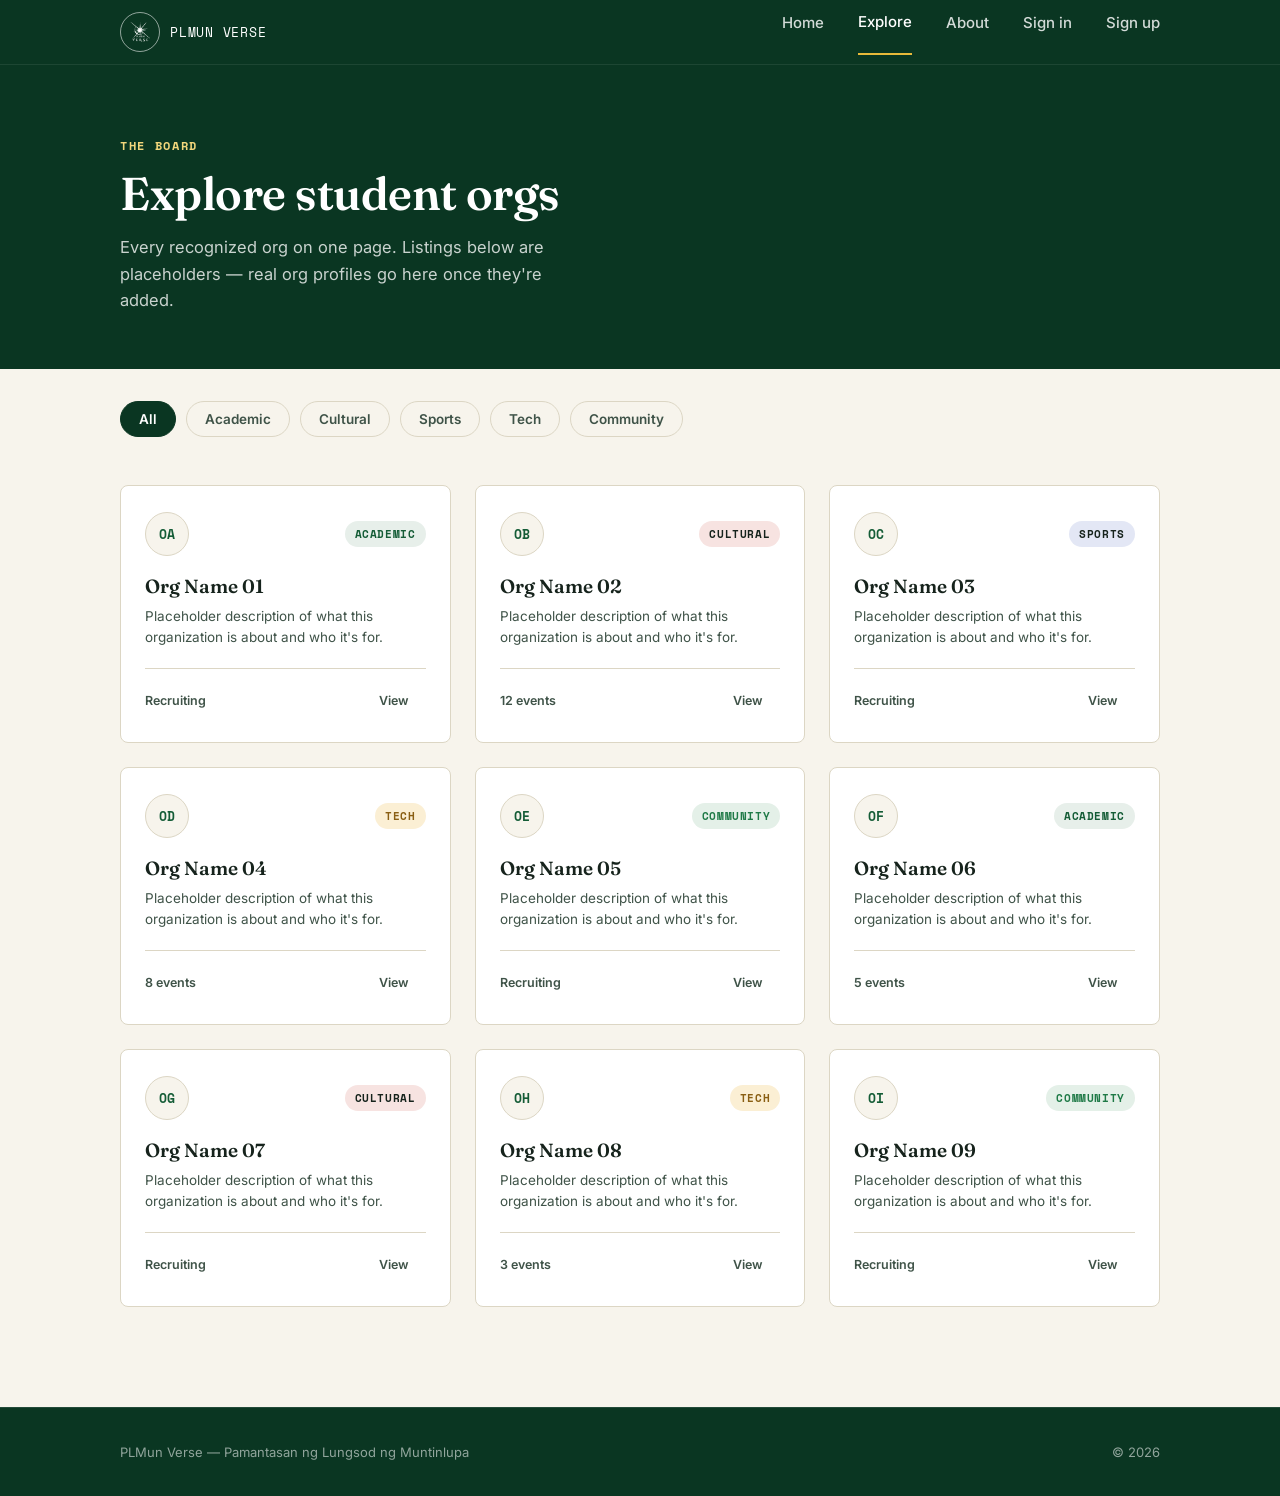
==== explore.html @ 8dbb3da2 "Add files via upload" ====
<!DOCTYPE html>
<html lang="en">
<head>
<meta charset="UTF-8">
<meta name="viewport" content="width=device-width, initial-scale=1.0">
<title>Explore orgs — PLMun Verse</title>
<link rel="preconnect" href="https://fonts.googleapis.com">
<link href="https://fonts.googleapis.com/css2?family=Fraunces:opsz,wght@9..144,400;9..144,500;9..144,600;9..144,700&family=Inter:wght@400;500;600;700&family=Space+Mono:wght@400;700&display=swap" rel="stylesheet">
<link rel="stylesheet" href="explore.css">
</head>
<body>

<nav>
  <div class="nav-inner">
    <div class="logo">
      <span class="logo-mark">
        <img src="logo1.png" alt="Logo">
      </span>
      <span>PLMUN VERSE</span>
    </div>
    <div class="nav-links">
      <a href="index.html">Home</a>
      <a href="explore.html" class="active">Explore</a>
      <a href="about.html">About</a>
      <a href="signin.html">Sign in</a>
      <a href="signup.html">Sign up</a>
    </div>
  </div>
</nav>

<header class="page-head">
  <div class="wrap">
    <span class="eyebrow">The board</span>
    <h1>Explore student orgs</h1>
    <p class="lede">Every recognized org on one page. Listings below are placeholders — real org profiles go here once they're added.</p>
  </div>
</header>

<section class="filter-section">
  <div class="wrap">
    <div class="filter-pills">
      <a href="#" class="pill active" data-filter="all">All</a>
      <a href="#" class="pill" data-filter="academic">Academic</a>
      <a href="#" class="pill" data-filter="cultural">Cultural</a>
      <a href="#" class="pill" data-filter="sports">Sports</a>
      <a href="#" class="pill" data-filter="tech">Tech</a>
      <a href="#" class="pill" data-filter="community">Community</a>
    </div>
  </div>
</section>

<section class="org-grid-section">
  <div class="wrap">
    <div class="org-grid">

      <div class="org-card" data-category="academic">
        <div class="org-top">
          <span class="org-mark">OA</span>
          <span class="cat-tag cat-academic">Academic</span>
        </div>
        <h3>Org Name 01</h3>
        <p>Placeholder description of what this organization is about and who it's for.</p>
        <div class="org-foot">
          <span>Recruiting</span>
          <a href="#" class="btn btn-small">View</a>
        </div>
      </div>

      <div class="org-card" data-category="cultural">
        <div class="org-top">
          <span class="org-mark">OB</span>
          <span class="cat-tag cat-cultural">Cultural</span>
        </div>
        <h3>Org Name 02</h3>
        <p>Placeholder description of what this organization is about and who it's for.</p>
        <div class="org-foot">
          <span>12 events</span>
          <a href="#" class="btn btn-small">View</a>
        </div>
      </div>

      <div class="org-card" data-category="sports">
        <div class="org-top">
          <span class="org-mark">OC</span>
          <span class="cat-tag cat-sports">Sports</span>
        </div>
        <h3>Org Name 03</h3>
        <p>Placeholder description of what this organization is about and who it's for.</p>
        <div class="org-foot">
          <span>Recruiting</span>
          <a href="#" class="btn btn-small">View</a>
        </div>
      </div>

      <div class="org-card" data-category="tech">
        <div class="org-top">
          <span class="org-mark">OD</span>
          <span class="cat-tag cat-tech">Tech</span>
        </div>
        <h3>Org Name 04</h3>
        <p>Placeholder description of what this organization is about and who it's for.</p>
        <div class="org-foot">
          <span>8 events</span>
          <a href="#" class="btn btn-small">View</a>
        </div>
      </div>

      <div class="org-card" data-category="community">
        <div class="org-top">
          <span class="org-mark">OE</span>
          <span class="cat-tag cat-community">Community</span>
        </div>
        <h3>Org Name 05</h3>
        <p>Placeholder description of what this organization is about and who it's for.</p>
        <div class="org-foot">
          <span>Recruiting</span>
          <a href="#" class="btn btn-small">View</a>
        </div>
      </div>

      <div class="org-card" data-category="academic">
        <div class="org-top">
          <span class="org-mark">OF</span>
          <span class="cat-tag cat-academic">Academic</span>
        </div>
        <h3>Org Name 06</h3>
        <p>Placeholder description of what this organization is about and who it's for.</p>
        <div class="org-foot">
          <span>5 events</span>
          <a href="#" class="btn btn-small">View</a>
        </div>
      </div>

      <div class="org-card" data-category="cultural">
        <div class="org-top">
          <span class="org-mark">OG</span>
          <span class="cat-tag cat-cultural">Cultural</span>
        </div>
        <h3>Org Name 07</h3>
        <p>Placeholder description of what this organization is about and who it's for.</p>
        <div class="org-foot">
          <span>Recruiting</span>
          <a href="#" class="btn btn-small">View</a>
        </div>
      </div>

      <div class="org-card" data-category="tech">
        <div class="org-top">
          <span class="org-mark">OH</span>
          <span class="cat-tag cat-tech">Tech</span>
        </div>
        <h3>Org Name 08</h3>
        <p>Placeholder description of what this organization is about and who it's for.</p>
        <div class="org-foot">
          <span>3 events</span>
          <a href="#" class="btn btn-small">View</a>
        </div>
      </div>

      <div class="org-card" data-category="community">
        <div class="org-top">
          <span class="org-mark">OI</span>
          <span class="cat-tag cat-community">Community</span>
        </div>
        <h3>Org Name 09</h3>
        <p>Placeholder description of what this organization is about and who it's for.</p>
        <div class="org-foot">
          <span>Recruiting</span>
          <a href="#" class="btn btn-small">View</a>
        </div>
      </div>

    </div>
  </div>
</section>

<footer>
  <div class="wrap foot-inner">
    <span>PLMun Verse — Pamantasan ng Lungsod ng Muntinlupa</span>
    <span>© 2026</span>
  </div>
</footer>

<script>
  const pills = document.querySelectorAll('.pill');
  const cards = document.querySelectorAll('.org-card');

  pills.forEach(pill => {
    pill.addEventListener('click', (e) => {
      e.preventDefault();

      pills.forEach(p => p.classList.remove('active'));
      pill.classList.add('active');

      const filter = pill.dataset.filter;

      cards.forEach(card => {
        const match = filter === 'all' || card.dataset.category === filter;
        card.style.display = match ? '' : 'none';
      });
    });
  });
</script>

</body>
</html>
---- explore.css ----
/* ===========================
   ROOT / RESET
=========================== */

:root{
    --forest-900:#0A3622;
    --forest-800:#0E4A2E;
    --forest-700:#145C36;
    --forest-500:#1F7A47;
    --gold-500:#E7B93A;
    --gold-300:#F3D77C;
    --cream:#F7F4EC;
    --paper:#FFFFFF;
    --ink-900:#16231C;
    --ink-600:#3F5348;
    --line:#DCD6C4;
}

*{
    margin:0;
    padding:0;
    box-sizing:border-box;
}

body{
    background:var(--cream);
    overflow-x:hidden;
    font-family:'Inter', Arial, Helvetica, sans-serif;
    color:var(--ink-900);
    -webkit-font-smoothing:antialiased;
}

h1{
    font-family:'Fraunces',serif;
    margin:0;
    line-height:1.05;
    letter-spacing:-0.01em;
}

p{margin:0;}
a{color:inherit;text-decoration:none;}
img{max-width:100%;display:block;}

.eyebrow{
    font-family:'Space Mono',monospace;
    text-transform:uppercase;
    letter-spacing:0.14em;
    font-size:12px;
    font-weight:700;
}

.wrap{
    max-width:1120px;
    margin:0 auto;
    padding:0 40px;
}

/* ===========================
   NAV
=========================== */

nav{
    background:var(--forest-900);
    border-bottom:1px solid rgba(255,255,255,0.08);
}

.nav-inner{
    max-width:1120px;
    margin:0 auto;
    height:64px;
    display:flex;
    justify-content:space-between;
    align-items:center;
    padding:0 40px;
}

.logo{
    display:flex;
    align-items:center;
    gap:10px;
}

.logo-mark{
    width:40px;
    height:40px;
    border-radius:50%;
    border:1.5px solid rgba(255,255,255,0.55);
    display:flex;
    align-items:center;
    justify-content:center;
    overflow:hidden;
}

.logo-mark img{
    width:100%;
    height:100%;
    object-fit:contain;
    display:block;
}

.logo span{
    color:#fff;
    font-family:'Space Mono',monospace;
    font-size:13px;
    letter-spacing:0.06em;
}

.nav-links{
    display:flex;
    gap:34px;
    align-items:center;
    font-size:15px;
    color:rgba(255,255,255,0.82);
}

.nav-links a{
    padding-bottom:22px;
    position:relative;
    top:1px;
    font-weight:500;
    transition:.3s;
}

.nav-links a:hover{color:#fff;}

.nav-links a.active{
    color:#fff;
    border-bottom:2px solid var(--gold-500);
}

/* ===========================
   PAGE HEAD
=========================== */

.page-head{
    background:var(--forest-900);
    padding:72px 0 56px;
}

.page-head .eyebrow{color:var(--gold-300); margin-bottom:16px; display:block;}

.page-head h1{
    color:#fff;
    font-size:clamp(32px,5vw,46px);
    font-weight:600;
}

.page-head .lede{
    color:rgba(255,255,255,0.78);
    font-size:16.5px;
    line-height:1.6;
    max-width:460px;
    margin-top:16px;
}

/* ===========================
   BUTTONS
=========================== */

.btn{
    display:inline-block;
    padding:14px 30px;
    border:none;
    border-radius:24px;
    font-size:14.5px;
    font-weight:600;
    font-family:'Inter',sans-serif;
    cursor:pointer;
    transition:.3s;
}

.btn-primary{
    background:var(--gold-500);
    color:var(--forest-900);
}

.btn-primary:hover{
    background:var(--gold-300);
}

.btn-block{
    width:100%;
    text-align:center;
}

.auth-switch{
    text-align:center;
    font-size:13.5px;
    color:var(--ink-600);
    margin-top:24px;
}

.auth-switch a{
    color:var(--forest-700);
    font-weight:600;
    text-decoration:underline;
}

/* ===========================
   FOOTER
=========================== */

footer{
    background:var(--forest-900);
    border-top:1px solid rgba(255,255,255,0.1);
    padding:36px 0;
}

.foot-inner{
    display:flex;
    justify-content:space-between;
    align-items:center;
    color:rgba(255,255,255,0.55);
    font-size:13px;
}

/* ===========================
   RESPONSIVE
=========================== */

@media(max-width:900px){

    .nav-inner{
        flex-direction:column;
        justify-content:center;
        height:auto;
        padding:20px;
        gap:15px;
    }

    .nav-links{
        flex-wrap:wrap;
        justify-content:center;
        gap:20px;
    }

    .wrap{padding:0 22px;}

    .auth-card{
        padding:32px 24px 28px;
    }

    .field-row{
        grid-template-columns:1fr;
        gap:0;
    }

    .foot-inner{
        flex-direction:column;
        gap:8px;
        text-align:center;
    }
}

/* ===========================
   FILTER PILLS
=========================== */

.filter-section{
    padding:32px 0 8px;
}

.filter-pills{
    display:flex;
    flex-wrap:wrap;
    gap:10px;
}

.pill{
    padding:9px 18px;
    border-radius:20px;
    border:1px solid var(--line);
    font-size:13.5px;
    font-weight:600;
    color:var(--ink-600);
    transition:.2s;
}

.pill:hover{
    border-color:var(--forest-500);
    color:var(--forest-700);
}

.pill.active{
    background:var(--forest-900);
    border-color:var(--forest-900);
    color:#fff;
}

/* ===========================
   ORG GRID
=========================== */

.org-grid-section{
    padding:40px 0 100px;
}

.org-grid{
    display:grid;
    grid-template-columns:repeat(3,1fr);
    gap:24px;
}

.org-card{
    background:var(--paper);
    border:1px solid var(--line);
    border-radius:8px;
    padding:26px 24px;
    display:flex;
    flex-direction:column;
}

.org-top{
    display:flex;
    align-items:center;
    justify-content:space-between;
    margin-bottom:18px;
}

.org-mark{
    width:44px;
    height:44px;
    border-radius:50%;
    background:var(--cream);
    border:1px solid var(--line);
    display:flex;
    align-items:center;
    justify-content:center;
    font-family:'Space Mono',monospace;
    font-size:13px;
    font-weight:700;
    color:var(--forest-700);
}

.cat-tag{
    font-family:'Space Mono',monospace;
    font-size:10.5px;
    text-transform:uppercase;
    letter-spacing:0.06em;
    padding:5px 10px;
    border-radius:20px;
    font-weight:700;
}

.cat-academic{background:#E7EFEA; color:var(--forest-700);}
.cat-cultural{background:#F7E3E1; color:var(--red-flag);}
.cat-sports{background:#E3E7F5; color:var(--blue-flag);}
.cat-tech{background:#FBEFD4; color:#8A5F14;}
.cat-community{background:#E4F0E8; color:var(--forest-500);}

.org-card h3{
    font-family:'Fraunces',serif;
    font-size:19px;
    font-weight:600;
    margin-bottom:8px;
}

.org-card p{
    font-size:13.5px;
    color:var(--ink-600);
    line-height:1.55;
    flex-grow:1;
}

.org-foot{
    display:flex;
    align-items:center;
    justify-content:space-between;
    margin-top:20px;
    padding-top:16px;
    border-top:1px solid var(--line);
    font-size:12.5px;
    color:var(--ink-600);
    font-weight:600;
}

.btn-small{
    padding:8px 18px;
    font-size:12.5px;
}

@media(max-width:900px){
    .org-grid{grid-template-columns:1fr 1fr;}
}

@media(max-width:600px){
    .org-grid{grid-template-columns:1fr;}
}
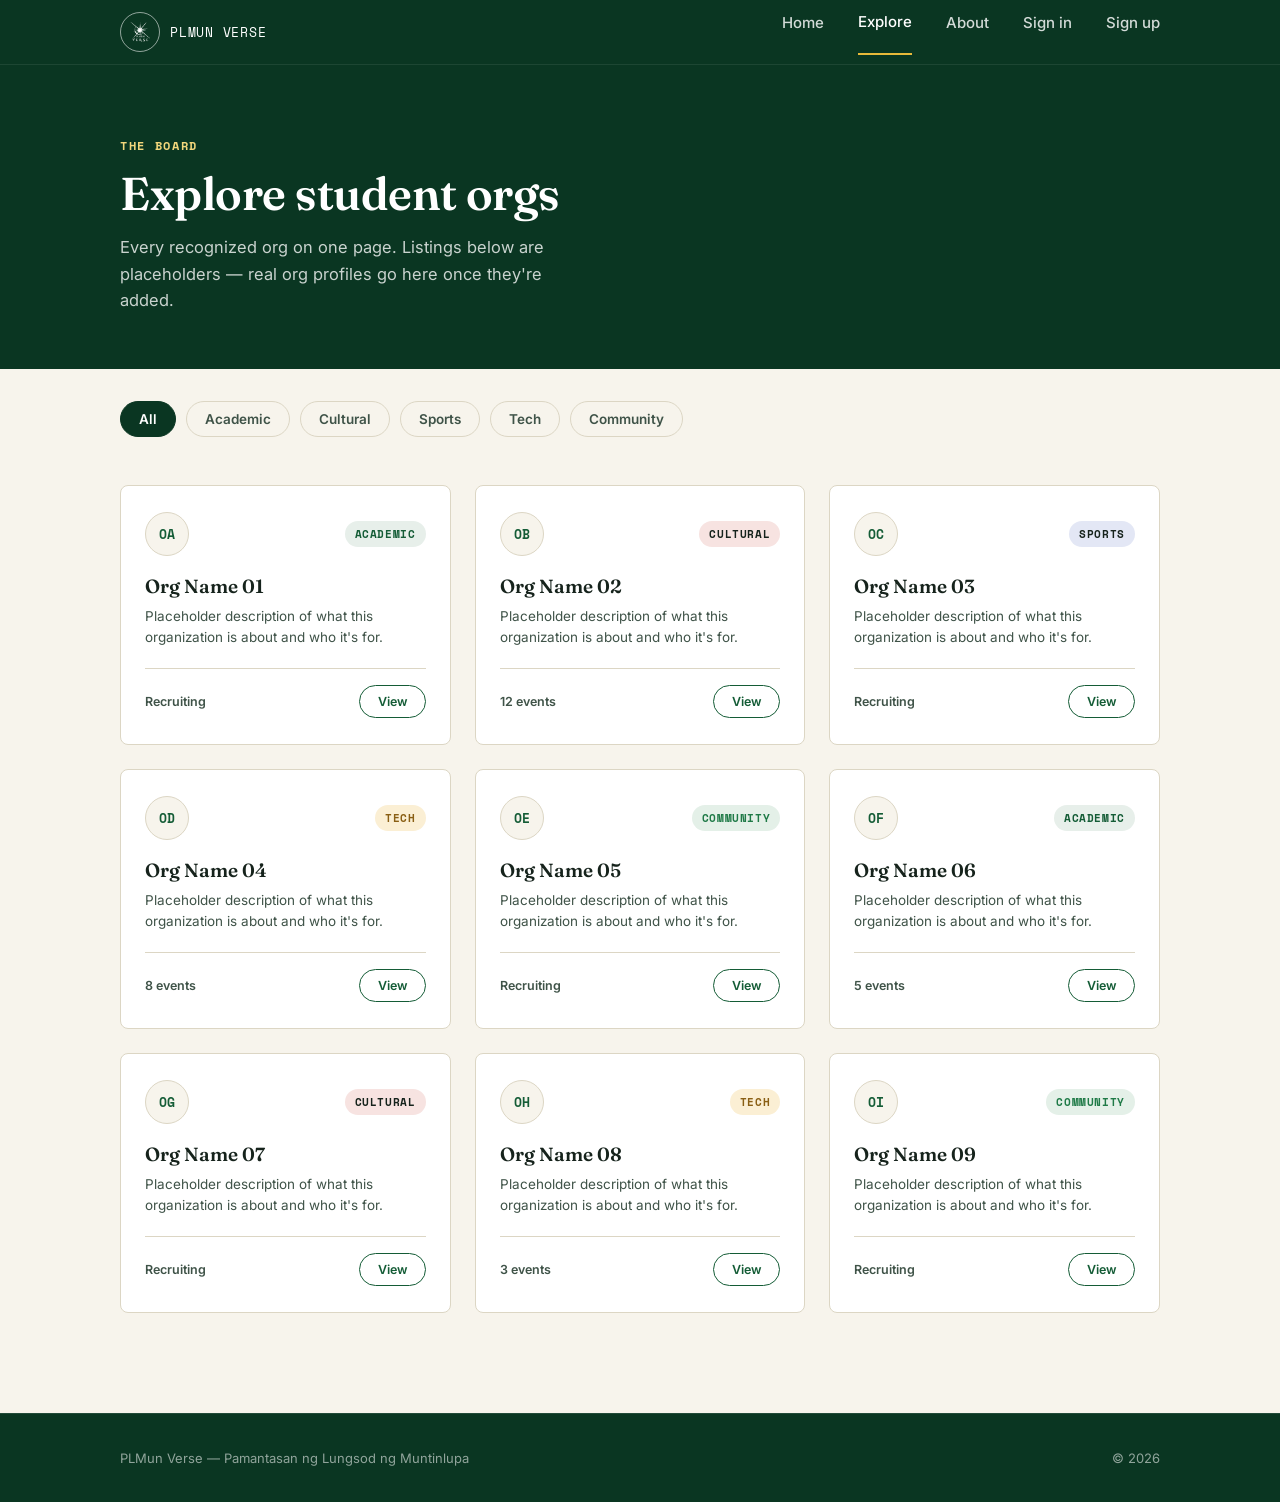
==== commit eea8fc42: "Update explore.html" ====
--- a/explore.html
+++ b/explore.html
@@ -53,7 +53,7 @@
   <div class="wrap">
     <div class="org-grid">
 
-      <div class="org-card" data-category="academic">
+      <div class="org-card" data-id="org-01" data-category="academic">
         <div class="org-top">
           <span class="org-mark">OA</span>
           <span class="cat-tag cat-academic">Academic</span>
@@ -62,11 +62,11 @@
         <p>Placeholder description of what this organization is about and who it's for.</p>
         <div class="org-foot">
           <span>Recruiting</span>
-          <a href="#" class="btn btn-small">View</a>
-        </div>
-      </div>
-
-      <div class="org-card" data-category="cultural">
+          <a href="#" class="btn btn-small view-btn">View</a>
+        </div>
+      </div>
+
+      <div class="org-card" data-id="org-02" data-category="cultural">
         <div class="org-top">
           <span class="org-mark">OB</span>
           <span class="cat-tag cat-cultural">Cultural</span>
@@ -75,11 +75,11 @@
         <p>Placeholder description of what this organization is about and who it's for.</p>
         <div class="org-foot">
           <span>12 events</span>
-          <a href="#" class="btn btn-small">View</a>
-        </div>
-      </div>
-
-      <div class="org-card" data-category="sports">
+          <a href="#" class="btn btn-small view-btn">View</a>
+        </div>
+      </div>
+
+      <div class="org-card" data-id="org-03" data-category="sports">
         <div class="org-top">
           <span class="org-mark">OC</span>
           <span class="cat-tag cat-sports">Sports</span>
@@ -88,11 +88,11 @@
         <p>Placeholder description of what this organization is about and who it's for.</p>
         <div class="org-foot">
           <span>Recruiting</span>
-          <a href="#" class="btn btn-small">View</a>
-        </div>
-      </div>
-
-      <div class="org-card" data-category="tech">
+          <a href="#" class="btn btn-small view-btn">View</a>
+        </div>
+      </div>
+
+      <div class="org-card" data-id="org-04" data-category="tech">
         <div class="org-top">
           <span class="org-mark">OD</span>
           <span class="cat-tag cat-tech">Tech</span>
@@ -101,11 +101,11 @@
         <p>Placeholder description of what this organization is about and who it's for.</p>
         <div class="org-foot">
           <span>8 events</span>
-          <a href="#" class="btn btn-small">View</a>
-        </div>
-      </div>
-
-      <div class="org-card" data-category="community">
+          <a href="#" class="btn btn-small view-btn">View</a>
+        </div>
+      </div>
+
+      <div class="org-card" data-id="org-05" data-category="community">
         <div class="org-top">
           <span class="org-mark">OE</span>
           <span class="cat-tag cat-community">Community</span>
@@ -114,11 +114,11 @@
         <p>Placeholder description of what this organization is about and who it's for.</p>
         <div class="org-foot">
           <span>Recruiting</span>
-          <a href="#" class="btn btn-small">View</a>
-        </div>
-      </div>
-
-      <div class="org-card" data-category="academic">
+          <a href="#" class="btn btn-small view-btn">View</a>
+        </div>
+      </div>
+
+      <div class="org-card" data-id="org-06" data-category="academic">
         <div class="org-top">
           <span class="org-mark">OF</span>
           <span class="cat-tag cat-academic">Academic</span>
@@ -127,11 +127,11 @@
         <p>Placeholder description of what this organization is about and who it's for.</p>
         <div class="org-foot">
           <span>5 events</span>
-          <a href="#" class="btn btn-small">View</a>
-        </div>
-      </div>
-
-      <div class="org-card" data-category="cultural">
+          <a href="#" class="btn btn-small view-btn">View</a>
+        </div>
+      </div>
+
+      <div class="org-card" data-id="org-07" data-category="cultural">
         <div class="org-top">
           <span class="org-mark">OG</span>
           <span class="cat-tag cat-cultural">Cultural</span>
@@ -140,11 +140,11 @@
         <p>Placeholder description of what this organization is about and who it's for.</p>
         <div class="org-foot">
           <span>Recruiting</span>
-          <a href="#" class="btn btn-small">View</a>
-        </div>
-      </div>
-
-      <div class="org-card" data-category="tech">
+          <a href="#" class="btn btn-small view-btn">View</a>
+        </div>
+      </div>
+
+      <div class="org-card" data-id="org-08" data-category="tech">
         <div class="org-top">
           <span class="org-mark">OH</span>
           <span class="cat-tag cat-tech">Tech</span>
@@ -153,11 +153,11 @@
         <p>Placeholder description of what this organization is about and who it's for.</p>
         <div class="org-foot">
           <span>3 events</span>
-          <a href="#" class="btn btn-small">View</a>
-        </div>
-      </div>
-
-      <div class="org-card" data-category="community">
+          <a href="#" class="btn btn-small view-btn">View</a>
+        </div>
+      </div>
+
+      <div class="org-card" data-id="org-09" data-category="community">
         <div class="org-top">
           <span class="org-mark">OI</span>
           <span class="cat-tag cat-community">Community</span>
@@ -166,13 +166,98 @@
         <p>Placeholder description of what this organization is about and who it's for.</p>
         <div class="org-foot">
           <span>Recruiting</span>
-          <a href="#" class="btn btn-small">View</a>
+          <a href="#" class="btn btn-small view-btn">View</a>
         </div>
       </div>
 
     </div>
   </div>
 </section>
+
+<div class="modal-overlay" id="orgModal">
+  <div class="modal-card">
+    <button class="modal-close" id="modalClose" aria-label="Close">&times;</button>
+
+    <div class="modal-head">
+      <span class="org-mark-lg" id="modalMark"></span>
+      <div>
+        <h2 id="modalName"></h2>
+        <div class="org-meta">
+          <span class="cat-tag" id="modalCatTag"></span>
+          <span id="modalStatus"></span>
+        </div>
+      </div>
+    </div>
+
+    <div class="modal-actions">
+      <a href="#" class="btn btn-primary">Follow this org</a>
+      <a href="#" class="btn btn-ghost apply-btn">Apply now</a>
+    </div>
+
+    <div class="modal-body">
+      <div class="modal-block">
+        <h3>About</h3>
+        <p id="modalAbout1"></p>
+        <p id="modalAbout2"></p>
+      </div>
+
+      <div class="modal-block">
+        <h3>Upcoming events</h3>
+        <div id="modalEvents"></div>
+      </div>
+
+      <div class="modal-block">
+        <h3>Org info</h3>
+        <div class="info-row"><span>Members</span><span id="modalMembers"></span></div>
+        <div class="info-row"><span>Founded</span><span id="modalFounded"></span></div>
+        <div class="info-row"><span>Email</span><span id="modalEmail"></span></div>
+      </div>
+    </div>
+  </div>
+</div>
+
+<div class="modal-overlay" id="applyModal">
+  <div class="modal-card">
+    <button class="modal-close" id="applyModalClose" aria-label="Close">&times;</button>
+
+    <span class="eyebrow" style="color:var(--forest-700);">Applying to</span>
+    <h2 class="modal-title" id="applyOrgName"></h2>
+
+    <form id="applyForm">
+      <div class="field">
+        <label for="applyName">Full name</label>
+        <input type="text" id="applyName" name="applyName" placeholder="Juan Dela Cruz" required>
+      </div>
+
+      <div class="field-row">
+        <div class="field">
+          <label for="applyStudentNum">Student number</label>
+          <input type="text" id="applyStudentNum" name="applyStudentNum" required>
+        </div>
+        <div class="field">
+          <label for="applyCourse">Course & year</label>
+          <input type="text" id="applyCourse" name="applyCourse" placeholder="e.g. BSIT 2nd Year">
+        </div>
+      </div>
+
+      <div class="field">
+        <label for="applyEmail">PLMun email</label>
+        <input type="email" id="applyEmail" name="applyEmail" placeholder="juandelacruz@plmun.edu.ph" required>
+      </div>
+
+      <div class="field">
+        <label for="applyWhy">Why do you want to join?</label>
+        <textarea id="applyWhy" name="applyWhy" rows="4" placeholder="Tell the org a bit about yourself"></textarea>
+      </div>
+
+      <p class="modal-note">This is a demo form — applications aren't actually submitted yet.</p>
+
+      <div class="modal-form-actions">
+        <button type="submit" class="btn btn-primary btn-block">Submit application</button>
+      </div>
+    </form>
+  </div>
+</div>
 
 <footer>
   <div class="wrap foot-inner">
@@ -182,25 +267,148 @@
 </footer>
 
 <script>
+  // Filler data — matches org-01.html … org-09.html
+  const orgData = {
+    "org-01": { mark:"OA", name:"Org Name 01", cat:"academic",  catLabel:"Academic",  status:"Recruiting", members:"48", founded:"2015", email:"placeholder@plmun.edu.ph",
+      about:["This is placeholder copy for Org Name 01. A short description of the organization's purpose, activities, and who it's for goes here once real org details are added.","Swap this section out with the org's actual mission statement, history, and what members can expect when they join."],
+      events:[{day:"14",mon:"Sep",title:"Placeholder Event Title",loc:"Placeholder location · 2:00 PM"},{day:"22",mon:"Sep",title:"Placeholder Event Title",loc:"Placeholder location · 10:00 AM"}] },
+    "org-02": { mark:"OB", name:"Org Name 02", cat:"cultural",  catLabel:"Cultural",  status:"12 events", members:"63", founded:"2012", email:"placeholder@plmun.edu.ph",
+      about:["This is placeholder copy for Org Name 02. A short description of the organization's purpose, activities, and who it's for goes here once real org details are added.","Swap this section out with the org's actual mission statement, history, and what members can expect when they join."],
+      events:[{day:"14",mon:"Sep",title:"Placeholder Event Title",loc:"Placeholder location · 2:00 PM"},{day:"22",mon:"Sep",title:"Placeholder Event Title",loc:"Placeholder location · 10:00 AM"}] },
+    "org-03": { mark:"OC", name:"Org Name 03", cat:"sports",    catLabel:"Sports",    status:"Recruiting", members:"35", founded:"2018", email:"placeholder@plmun.edu.ph",
+      about:["This is placeholder copy for Org Name 03. A short description of the organization's purpose, activities, and who it's for goes here once real org details are added.","Swap this section out with the org's actual mission statement, history, and what members can expect when they join."],
+      events:[{day:"14",mon:"Sep",title:"Placeholder Event Title",loc:"Placeholder location · 2:00 PM"},{day:"22",mon:"Sep",title:"Placeholder Event Title",loc:"Placeholder location · 10:00 AM"}] },
+    "org-04": { mark:"OD", name:"Org Name 04", cat:"tech",      catLabel:"Tech",      status:"8 events", members:"52", founded:"2019", email:"placeholder@plmun.edu.ph",
+      about:["This is placeholder copy for Org Name 04. A short description of the organization's purpose, activities, and who it's for goes here once real org details are added.","Swap this section out with the org's actual mission statement, history, and what members can expect when they join."],
+      events:[{day:"14",mon:"Sep",title:"Placeholder Event Title",loc:"Placeholder location · 2:00 PM"},{day:"22",mon:"Sep",title:"Placeholder Event Title",loc:"Placeholder location · 10:00 AM"}] },
+    "org-05": { mark:"OE", name:"Org Name 05", cat:"community", catLabel:"Community", status:"Recruiting", members:"40", founded:"2016", email:"placeholder@plmun.edu.ph",
+      about:["This is placeholder copy for Org Name 05. A short description of the organization's purpose, activities, and who it's for goes here once real org details are added.","Swap this section out with the org's actual mission statement, history, and what members can expect when they join."],
+      events:[{day:"14",mon:"Sep",title:"Placeholder Event Title",loc:"Placeholder location · 2:00 PM"},{day:"22",mon:"Sep",title:"Placeholder Event Title",loc:"Placeholder location · 10:00 AM"}] },
+    "org-06": { mark:"OF", name:"Org Name 06", cat:"academic",  catLabel:"Academic",  status:"5 events", members:"29", founded:"2020", email:"placeholder@plmun.edu.ph",
+      about:["This is placeholder copy for Org Name 06. A short description of the organization's purpose, activities, and who it's for goes here once real org details are added.","Swap this section out with the org's actual mission statement, history, and what members can expect when they join."],
+      events:[{day:"14",mon:"Sep",title:"Placeholder Event Title",loc:"Placeholder location · 2:00 PM"},{day:"22",mon:"Sep",title:"Placeholder Event Title",loc:"Placeholder location · 10:00 AM"}] },
+    "org-07": { mark:"OG", name:"Org Name 07", cat:"cultural",  catLabel:"Cultural",  status:"Recruiting", members:"57", founded:"2011", email:"placeholder@plmun.edu.ph",
+      about:["This is placeholder copy for Org Name 07. A short description of the organization's purpose, activities, and who it's for goes here once real org details are added.","Swap this section out with the org's actual mission statement, history, and what members can expect when they join."],
+      events:[{day:"14",mon:"Sep",title:"Placeholder Event Title",loc:"Placeholder location · 2:00 PM"},{day:"22",mon:"Sep",title:"Placeholder Event Title",loc:"Placeholder location · 10:00 AM"}] },
+    "org-08": { mark:"OH", name:"Org Name 08", cat:"tech",      catLabel:"Tech",      status:"3 events", members:"22", founded:"2021", email:"placeholder@plmun.edu.ph",
+      about:["This is placeholder copy for Org Name 08. A short description of the organization's purpose, activities, and who it's for goes here once real org details are added.","Swap this section out with the org's actual mission statement, history, and what members can expect when they join."],
+      events:[{day:"14",mon:"Sep",title:"Placeholder Event Title",loc:"Placeholder location · 2:00 PM"},{day:"22",mon:"Sep",title:"Placeholder Event Title",loc:"Placeholder location · 10:00 AM"}] },
+    "org-09": { mark:"OI", name:"Org Name 09", cat:"community", catLabel:"Community", status:"Recruiting", members:"44", founded:"2017", email:"placeholder@plmun.edu.ph",
+      about:["This is placeholder copy for Org Name 09. A short description of the organization's purpose, activities, and who it's for goes here once real org details are added.","Swap this section out with the org's actual mission statement, history, and what members can expect when they join."],
+      events:[{day:"14",mon:"Sep",title:"Placeholder Event Title",loc:"Placeholder location · 2:00 PM"},{day:"22",mon:"Sep",title:"Placeholder Event Title",loc:"Placeholder location · 10:00 AM"}] }
+  };
+
+  // Filtering
   const pills = document.querySelectorAll('.pill');
   const cards = document.querySelectorAll('.org-card');
 
   pills.forEach(pill => {
     pill.addEventListener('click', (e) => {
       e.preventDefault();
-
       pills.forEach(p => p.classList.remove('active'));
       pill.classList.add('active');
-
       const filter = pill.dataset.filter;
-
       cards.forEach(card => {
         const match = filter === 'all' || card.dataset.category === filter;
         card.style.display = match ? '' : 'none';
       });
     });
   });
+
+  // Modal
+  const modal = document.getElementById('orgModal');
+  const modalClose = document.getElementById('modalClose');
+  let currentOrgId = null;
+
+  function openModal(id) {
+    const org = orgData[id];
+    if (!org) return;
+    currentOrgId = id;
+
+    document.getElementById('modalMark').textContent = org.mark;
+    document.getElementById('modalName').textContent = org.name;
+    document.getElementById('modalStatus').textContent = org.status;
+    document.getElementById('modalMembers').textContent = org.members;
+    document.getElementById('modalFounded').textContent = org.founded;
+    document.getElementById('modalEmail').textContent = org.email;
+    document.getElementById('modalAbout1').textContent = org.about[0];
+    document.getElementById('modalAbout2').textContent = org.about[1];
+
+    const catTag = document.getElementById('modalCatTag');
+    catTag.textContent = org.catLabel;
+    catTag.className = 'cat-tag cat-' + org.cat;
+
+    const eventsWrap = document.getElementById('modalEvents');
+    eventsWrap.innerHTML = org.events.map(ev => `
+      <div class="event-item">
+        <div class="event-date"><span class="day">${ev.day}</span><span class="mon">${ev.mon}</span></div>
+        <div class="event-info"><strong>${ev.title}</strong><span>${ev.loc}</span></div>
+      </div>
+    `).join('');
+
+    modal.classList.add('is-open');
+    document.body.style.overflow = 'hidden';
+  }
+
+  function closeModal() {
+    modal.classList.remove('is-open');
+    document.body.style.overflow = '';
+  }
+
+  document.querySelectorAll('.view-btn').forEach(btn => {
+    btn.addEventListener('click', (e) => {
+      e.preventDefault();
+      const card = btn.closest('.org-card');
+      openModal(card.dataset.id);
+    });
+  });
+
+  modalClose.addEventListener('click', closeModal);
+  modal.addEventListener('click', (e) => {
+    if (e.target === modal) closeModal();
+  });
+  document.addEventListener('keydown', (e) => {
+    if (e.key === 'Escape') { closeModal(); closeApplyModal(); }
+  });
+
+  // Apply modal
+  const applyModal = document.getElementById('applyModal');
+  const applyModalClose = document.getElementById('applyModalClose');
+  const applyForm = document.getElementById('applyForm');
+
+  function openApplyModal() {
+    if (!currentOrgId) return;
+    const org = orgData[currentOrgId];
+    document.getElementById('applyOrgName').textContent = org.name;
+    closeModal();
+    applyModal.classList.add('is-open');
+    document.body.style.overflow = 'hidden';
+  }
+
+  function closeApplyModal() {
+    applyModal.classList.remove('is-open');
+    document.body.style.overflow = '';
+  }
+
+  document.querySelectorAll('.apply-btn').forEach(btn => {
+    btn.addEventListener('click', (e) => {
+      e.preventDefault();
+      openApplyModal();
+    });
+  });
+
+  applyModalClose.addEventListener('click', closeApplyModal);
+  applyModal.addEventListener('click', (e) => {
+    if (e.target === applyModal) closeApplyModal();
+  });
+
+  applyForm.addEventListener('submit', (e) => {
+    e.preventDefault();
+    // No backend yet — this is where a real submit (fetch/POST) would go.
+    closeApplyModal();
+    applyForm.reset();
+  });
 </script>
 
 </body>
-</html>+</html>
--- a/explore.css
+++ b/explore.css
@@ -377,6 +377,15 @@
 .btn-small{
     padding:8px 18px;
     font-size:12.5px;
+    border:1px solid var(--forest-700);
+    color:var(--forest-700);
+    background:transparent;
+    transition:.2s;
+}
+
+.btn-small:hover{
+    background:var(--forest-700);
+    color:#fff;
 }
 
 @media(max-width:900px){
@@ -385,4 +394,266 @@
 
 @media(max-width:600px){
     .org-grid{grid-template-columns:1fr;}
-}+}
+
+/* ===========================
+   ORG MODAL
+=========================== */
+
+.modal-overlay{
+    position:fixed;
+    inset:0;
+    background:rgba(10,54,34,0.55);
+    display:flex;
+    align-items:center;
+    justify-content:center;
+    padding:24px;
+    opacity:0;
+    pointer-events:none;
+    transition:.2s;
+    z-index:100;
+}
+
+.modal-overlay.is-open{
+    opacity:1;
+    pointer-events:auto;
+}
+
+.modal-card{
+    background:var(--paper);
+    border-radius:12px;
+    max-width:600px;
+    width:100%;
+    max-height:85vh;
+    overflow-y:auto;
+    padding:36px 36px 28px;
+    position:relative;
+    transform:translateY(12px);
+    transition:.2s;
+}
+
+.modal-overlay.is-open .modal-card{
+    transform:translateY(0);
+}
+
+.modal-close{
+    position:absolute;
+    top:20px;
+    right:20px;
+    width:34px;
+    height:34px;
+    border-radius:50%;
+    border:1px solid var(--line);
+    background:var(--paper);
+    font-size:20px;
+    line-height:1;
+    color:var(--ink-600);
+    cursor:pointer;
+    transition:.2s;
+}
+
+.modal-close:hover{
+    background:var(--cream);
+    color:var(--ink-900);
+}
+
+.modal-head{
+    display:flex;
+    align-items:center;
+    gap:18px;
+    padding-right:40px;
+}
+
+.modal-head .org-mark-lg{
+    width:60px;
+    height:60px;
+    border-radius:50%;
+    background:var(--cream);
+    border:1px solid var(--line);
+    display:flex;
+    align-items:center;
+    justify-content:center;
+    font-family:'Space Mono',monospace;
+    font-size:16px;
+    font-weight:700;
+    color:var(--forest-700);
+    flex-shrink:0;
+}
+
+.modal-head h2{
+    font-family:'Fraunces',serif;
+    font-size:24px;
+    font-weight:600;
+    margin-bottom:8px;
+}
+
+.modal-head .org-meta{
+    display:flex;
+    align-items:center;
+    gap:10px;
+    font-size:13px;
+    font-weight:600;
+    color:var(--ink-600);
+}
+
+.modal-actions{
+    margin-top:24px;
+    display:flex;
+    gap:12px;
+}
+
+.modal-body{
+    margin-top:32px;
+}
+
+.modal-block + .modal-block{
+    margin-top:32px;
+    padding-top:28px;
+    border-top:1px solid var(--line);
+}
+
+.modal-block h3{
+    font-family:'Fraunces',serif;
+    font-size:16.5px;
+    font-weight:600;
+    margin-bottom:14px;
+}
+
+.modal-block p{
+    font-size:15px;
+    line-height:1.65;
+    color:var(--ink-600);
+}
+
+.modal-block p + p{margin-top:12px;}
+
+.event-item{
+    display:flex;
+    gap:16px;
+    padding:14px 0;
+    border-top:1px solid var(--line);
+}
+
+.event-item:first-child{border-top:none; padding-top:0;}
+
+.event-date{
+    flex-shrink:0;
+    width:48px;
+    text-align:center;
+    font-family:'Space Mono',monospace;
+}
+
+.event-date .day{
+    display:block;
+    font-size:18px;
+    font-weight:700;
+    color:var(--forest-700);
+    line-height:1;
+}
+
+.event-date .mon{
+    display:block;
+    font-size:9.5px;
+    text-transform:uppercase;
+    letter-spacing:0.06em;
+    color:var(--ink-600);
+    margin-top:4px;
+}
+
+.event-info strong{
+    display:block;
+    font-size:14px;
+    font-weight:600;
+    margin-bottom:3px;
+}
+
+.event-info span{
+    font-size:12.5px;
+    color:var(--ink-600);
+}
+
+.info-row{
+    display:flex;
+    justify-content:space-between;
+    font-size:13.5px;
+    padding:9px 0;
+    border-top:1px solid var(--line);
+}
+
+.info-row:first-of-type{border-top:none;}
+
+.info-row span:first-child{color:var(--ink-600);}
+.info-row span:last-child{font-weight:600;}
+
+@media(max-width:600px){
+    .modal-card{padding:28px 22px 22px;}
+    .modal-actions{flex-direction:column;}
+}
+
+/* ===========================
+   APPLY FORM
+=========================== */
+
+.modal-title{
+    font-family:'Fraunces',serif;
+    font-size:24px;
+    font-weight:600;
+    margin:6px 0 24px;
+}
+
+.field{margin-bottom:18px;}
+
+.field-row{
+    display:grid;
+    grid-template-columns:1fr 1fr;
+    gap:14px;
+}
+
+label{
+    display:block;
+    font-size:13px;
+    font-weight:600;
+    margin-bottom:7px;
+    color:var(--ink-900);
+}
+
+input[type="text"],
+input[type="email"],
+textarea{
+    width:100%;
+    padding:12px 14px;
+    border:1px solid var(--line);
+    border-radius:6px;
+    font-size:14px;
+    font-family:'Inter',sans-serif;
+    color:var(--ink-900);
+    background:var(--paper);
+    transition:.2s;
+    resize:vertical;
+}
+
+input[type="text"]:focus,
+input[type="email"]:focus,
+textarea:focus{
+    outline:none;
+    border-color:var(--forest-500);
+    box-shadow:0 0 0 3px rgba(31,122,71,0.15);
+}
+
+input::placeholder, textarea::placeholder{color:#9AA79E;}
+
+.modal-note{
+    font-size:12.5px;
+    color:var(--ink-600);
+    margin:4px 0 22px;
+    font-style:italic;
+}
+
+.modal-form-actions{
+    display:flex;
+    justify-content:flex-end;
+}
+
+@media(max-width:600px){
+    .field-row{grid-template-columns:1fr;}
+}
